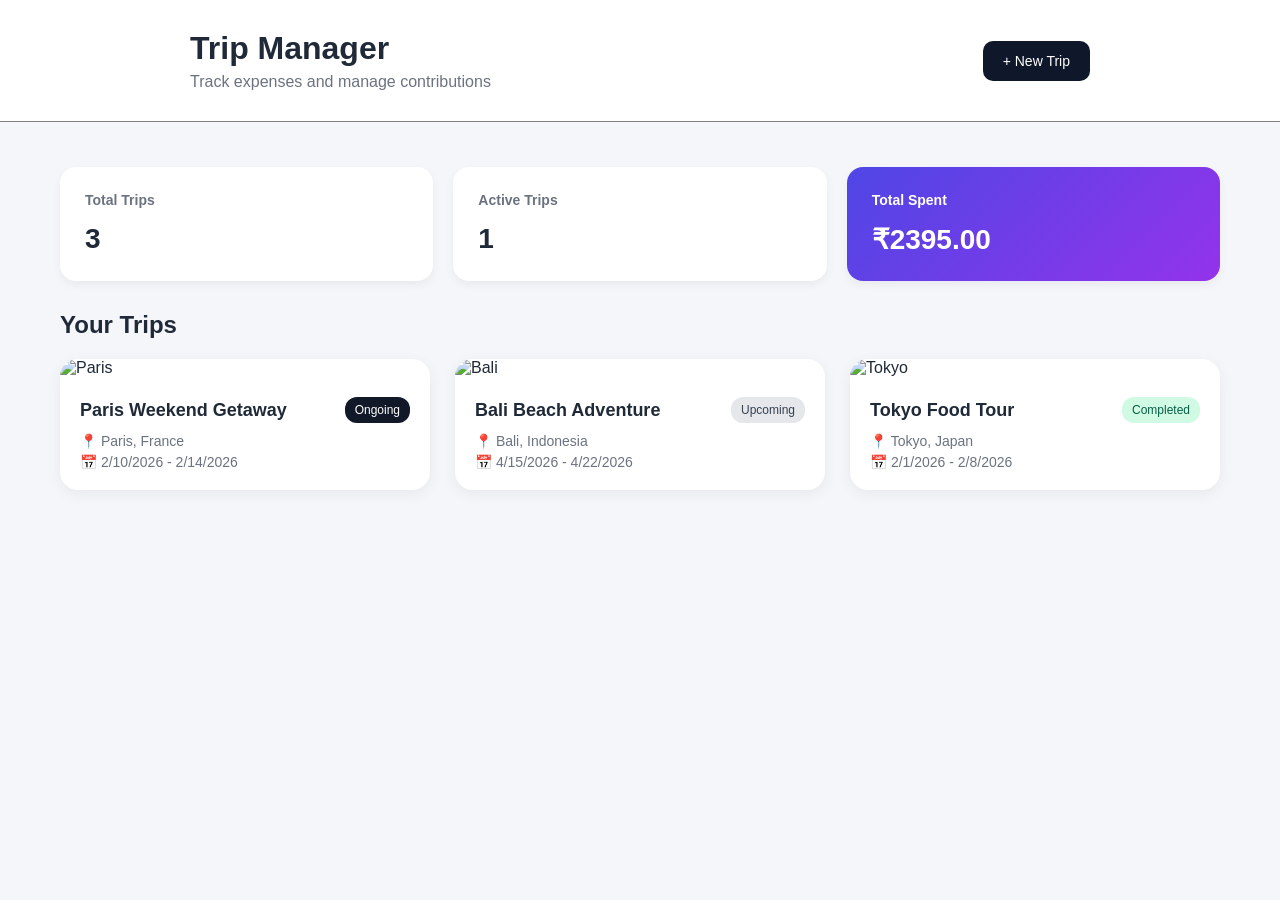
==== index.html @ 635dc7e1 "Add files via upload" ====
<!DOCTYPE html>
<html lang="en">
<head>
  <meta charset="UTF-8" />
  <meta name="viewport" content="width=device-width, initial-scale=1.0" />
  <title>Trip Manager</title>
  <link rel="stylesheet" href="style.css" />
  <script src="script.js" defer></script>
</head>
<body>
    <header class="header">
      <div>
        <h1>Trip Manager</h1>
        <p>Track expenses and manage contributions</p>
      </div>
      <button class="btn-primary" id="newtrip">+ New Trip</button>
    </header>

  <div class="container">

    <!-- Header -->
    

    <!-- Stats Section -->
    <section class="stats">
      <div class="card">
        <h3>Total Trips</h3>
        <p class="number">3</p>
      </div>

      <div class="card">
        <h3>Active Trips</h3>
        <p class="number">1</p>
      </div>

      <div class="card gradient">
        <h3 class="total-spent">Total Spent</h3>
        <p class="number">&#8377;2395.00</p>
      </div>
    </section>

    <!-- Trips Section -->
    <section class="trips">
      <h2>Your Trips</h2>

      <div class="trip-grid">

        <!-- Trip 1 -->
        <div class="trip-card">
          <img src="https://images.unsplash.com/photo-1502602898657-3e91760cbb34" alt="Paris">
          <div class="trip-content">
            <div class="trip-header">
              <h3>Paris Weekend Getaway</h3>
              <span class="badge ongoing">Ongoing</span>
            </div>
            <p>📍 Paris, France</p>
            <p>📅 2/10/2026 - 2/14/2026</p>
          </div>
        </div>

        <!-- Trip 2 -->
        <div class="trip-card">
          <img src="https://images.unsplash.com/photo-1507525428034-b723cf961d3e" alt="Bali">
          <div class="trip-content">
            <div class="trip-header">
              <h3>Bali Beach Adventure</h3>
              <span class="badge upcoming">Upcoming</span>
            </div>
            <p>📍 Bali, Indonesia</p>
            <p>📅 4/15/2026 - 4/22/2026</p>
          </div>
        </div>

        <!-- Trip 3 -->
        <div class="trip-card">
          <img src="https://images.unsplash.com/photo-1549692520-acc6669e2f0c" alt="Tokyo">
          <div class="trip-content">
            <div class="trip-header">
              <h3>Tokyo Food Tour</h3>
              <span class="badge completed">Completed</span>
            </div>
            <p>📍 Tokyo, Japan</p>
            <p>📅 2/1/2026 - 2/8/2026</p>
          </div>
        </div>

      </div>
    </section>

  </div>
  <div class="modal" hidden>
    <span class="close-btn">&times;</span>
    <h2>Create New Trip</h2>

    <form>
        <div class="form-group">
            <label>Trip Name</label>
            <input type="text" placeholder="e.g., Paris Weekend" required />
        </div>

        <div class="form-group">
            <label>Destination</label>
            <input type="text" placeholder="e.g., Paris, France" required />
        </div>

        <div class="date-row">
            <div class="form-group">
                <label>Start Date</label>
                <input type="date" required />
            </div>

            <div class="form-group">
                <label>End Date</label>
                <input type="date" required />
            </div>
        </div>

        <div class="form-group">
            <label>Budget (Optional)</label>
            <input type="number" placeholder="e.g., 2000" />
        </div>

        <!-- Image Upload Option -->
        <div class="form-group">
            <label>Choose Trip Image</label>
            <input type="file" accept="image/*" />
        </div>

        <button type="submit" class="submit-btn">Create Trip</button>
    </form>
</div>

</body>
</html>
---- style.css ----
* {
  margin: 0;
  padding: 0;
  box-sizing: border-box;
  font-family: Arial, Helvetica, sans-serif;
}

body {
  background: #f5f6fa;
  color: #1f2937;
}

.container {
  max-width: 1200px;
  margin: auto;
  padding: 40px 20px;
}

/* Header */
.header {
  display: flex;
  justify-content: space-between;
  align-items: center;
  background-color: white;
  margin-bottom: 5px;
  padding: 30px 190px;
  border-bottom: 1px solid gray;
}

.header h1 {
  font-size: 32px;
  font-weight: bold;
}

.header p {
  color: #6b7280;
  margin-top: 6px;
}

.btn-primary {
  background: #0f172a;
  color: white;
  padding: 12px 20px;
  border: none;
  border-radius: 10px;
  font-size: 14px;
  cursor: pointer;
}

.btn-primary:hover {
  opacity: 0.9;
}

/* Stats */
.stats {
  display: grid;
  grid-template-columns: repeat(auto-fit, minmax(250px, 1fr));
  gap: 20px;
  margin-bottom: 30px;
}

.card {
  background: white;
  padding: 25px;
  border-radius: 16px;
  box-shadow: 0 4px 10px rgba(0,0,0,0.05);
}

.card h3 {
  color: #6b7280;
  font-size: 14px;
  margin-bottom: 15px;
}

.number {
  font-size: 28px;
  font-weight: bold;
}

.gradient {
  background: linear-gradient(135deg, #4f46e5, #9333ea);
  color: white;
}

.gradient .total-spent{
    color: white;
}

/* Trips */
.trips h2 {
  margin-bottom: 20px;
}

.trip-grid {
  display: grid;
  grid-template-columns: repeat(auto-fit, minmax(300px, 1fr));
  gap: 25px;
}

.trip-card {
  background: white;
  border-radius: 18px;
  overflow: hidden;
  box-shadow: 0 4px 15px rgba(0,0,0,0.06);
  transition: transform 0.2s ease;
}

.trip-card:hover {
  transform: translateY(-5px);
}

.trip-card img {
  width: 100%;
  height: 200px;
  object-fit: cover;
}

.trip-content {
  padding: 20px;
}

.trip-header {
  display: flex;
  justify-content: space-between;
  align-items: center;
  margin-bottom: 10px;
}

.trip-header h3 {
  font-size: 18px;
}

.trip-content p {
  color: #6b7280;
  font-size: 14px;
  margin-top: 5px;
}

/* Badges */
.badge {
  padding: 6px 10px;
  border-radius: 12px;
  font-size: 12px;
  font-weight: 500;
}

.ongoing {
  background: #111827;
  color: white;
}

.upcoming {
  background: #e5e7eb;
  color: #374151;
}

.completed {
  background: #d1fae5;
  color: #065f46;
}

    .modal {
        width: 420px;
        background: #ffffff;
        border-radius: 10px;
        box-shadow: 0 10px 30px rgba(0,0,0,0.15);
        padding: 25px;
        position: relative;
    }

    .modal h2 {
        margin: 0 0 20px;
        font-size: 22px;
    }

    .close-btn {
        position: absolute;
        right: 15px;
        top: 15px;
        font-size: 18px;
        cursor: pointer;
        color: #666;
    }

    .form-group {
        margin-bottom: 18px;
    }

    label {
        display: block;
        font-weight: 600;
        margin-bottom: 6px;
        font-size: 14px;
    }

    input[type="text"],
    input[type="number"],
    input[type="date"],
    input[type="file"] {
        width: 100%;
        padding: 10px;
        border-radius: 8px;
        border: 1px solid #ddd;
        background-color: #f7f7f7;
        font-size: 14px;
        outline: none;
        box-sizing: border-box;
        transition: 0.2s ease;
    }

    input:focus {
        border-color: #000;
        background-color: #fff;
    }

    .date-row {
        display: flex;
        gap: 12px;
    }

    .date-row .form-group {
        flex: 1;
    }

    .submit-btn {
        width: 100%;
        padding: 12px;
        border-radius: 10px;
        border: none;
        background-color: #000022;
        color: white;
        font-size: 15px;
        font-weight: 600;
        cursor: pointer;
        transition: 0.2s ease;
    }

    .submit-btn:hover {
        background-color: #000040;
    }
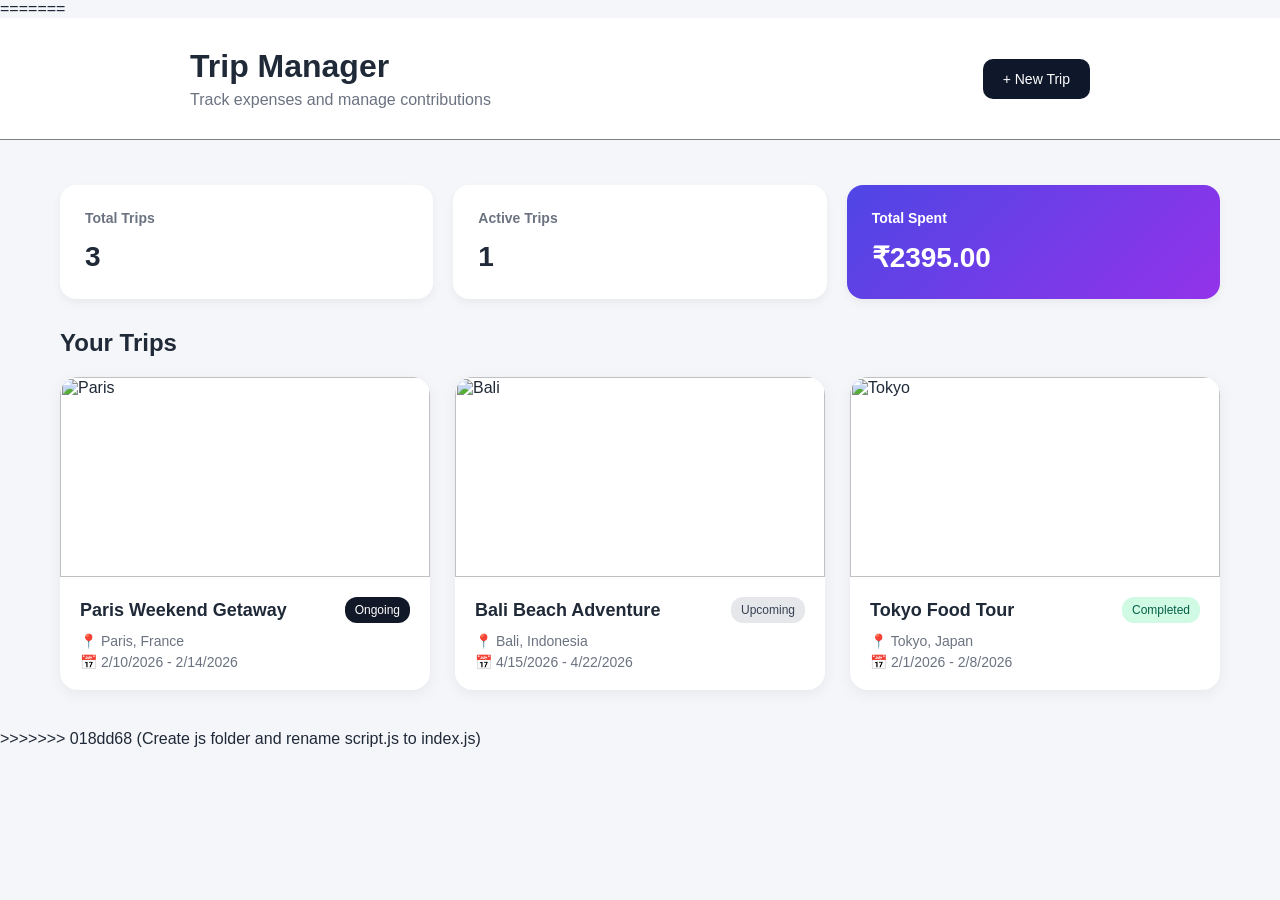
==== commit f1f7032c: "Create js folder and rename script.js to index.js - Add js/ folder for all JS files - Rename script." ====
--- a/index.html
+++ b/index.html
@@ -1,134 +1,141 @@
-<!DOCTYPE html>
-<html lang="en">
-<head>
-  <meta charset="UTF-8" />
-  <meta name="viewport" content="width=device-width, initial-scale=1.0" />
-  <title>Trip Manager</title>
-  <link rel="stylesheet" href="style.css" />
-  <script src="script.js" defer></script>
-</head>
-<body>
-    <header class="header">
-      <div>
-        <h1>Trip Manager</h1>
-        <p>Track expenses and manage contributions</p>
-      </div>
-      <button class="btn-primary" id="newtrip">+ New Trip</button>
-    </header>
-
-  <div class="container">
-
-    <!-- Header -->
-    
-
-    <!-- Stats Section -->
-    <section class="stats">
-      <div class="card">
-        <h3>Total Trips</h3>
-        <p class="number">3</p>
-      </div>
-
-      <div class="card">
-        <h3>Active Trips</h3>
-        <p class="number">1</p>
-      </div>
-
-      <div class="card gradient">
-        <h3 class="total-spent">Total Spent</h3>
-        <p class="number">&#8377;2395.00</p>
-      </div>
-    </section>
-
-    <!-- Trips Section -->
-    <section class="trips">
-      <h2>Your Trips</h2>
-
-      <div class="trip-grid">
-
-        <!-- Trip 1 -->
-        <div class="trip-card">
-          <img src="https://images.unsplash.com/photo-1502602898657-3e91760cbb34" alt="Paris">
-          <div class="trip-content">
-            <div class="trip-header">
-              <h3>Paris Weekend Getaway</h3>
-              <span class="badge ongoing">Ongoing</span>
-            </div>
-            <p>📍 Paris, France</p>
-            <p>📅 2/10/2026 - 2/14/2026</p>
-          </div>
-        </div>
-
-        <!-- Trip 2 -->
-        <div class="trip-card">
-          <img src="https://images.unsplash.com/photo-1507525428034-b723cf961d3e" alt="Bali">
-          <div class="trip-content">
-            <div class="trip-header">
-              <h3>Bali Beach Adventure</h3>
-              <span class="badge upcoming">Upcoming</span>
-            </div>
-            <p>📍 Bali, Indonesia</p>
-            <p>📅 4/15/2026 - 4/22/2026</p>
-          </div>
-        </div>
-
-        <!-- Trip 3 -->
-        <div class="trip-card">
-          <img src="https://images.unsplash.com/photo-1549692520-acc6669e2f0c" alt="Tokyo">
-          <div class="trip-content">
-            <div class="trip-header">
-              <h3>Tokyo Food Tour</h3>
-              <span class="badge completed">Completed</span>
-            </div>
-            <p>📍 Tokyo, Japan</p>
-            <p>📅 2/1/2026 - 2/8/2026</p>
-          </div>
-        </div>
-
-      </div>
-    </section>
-
-  </div>
-  <div class="modal" hidden>
-    <span class="close-btn">&times;</span>
-    <h2>Create New Trip</h2>
-
-    <form>
-        <div class="form-group">
-            <label>Trip Name</label>
-            <input type="text" placeholder="e.g., Paris Weekend" required />
-        </div>
-
-        <div class="form-group">
-            <label>Destination</label>
-            <input type="text" placeholder="e.g., Paris, France" required />
-        </div>
-
-        <div class="date-row">
-            <div class="form-group">
-                <label>Start Date</label>
-                <input type="date" required />
-            </div>
-
-            <div class="form-group">
-                <label>End Date</label>
-                <input type="date" required />
-            </div>
-        </div>
-
-        <div class="form-group">
-            <label>Budget (Optional)</label>
-            <input type="number" placeholder="e.g., 2000" />
-        </div>
-
-        <!-- Image Upload Option -->
-        <div class="form-group">
-            <label>Choose Trip Image</label>
-            <input type="file" accept="image/*" />
-        </div>
-
-        <button type="submit" class="submit-btn">Create Trip</button>
-    </form>
-</div>
-
-</body>
-</html>
+=======
+<!DOCTYPE html>
+<html lang="en">
+<head>
+  <meta charset="UTF-8" />
+  <meta name="viewport" content="width=device-width, initial-scale=1.0" />
+  <title>Trip Manager</title>
+  <link rel="stylesheet" href="style.css" />
+  <script type="module" src="js/index.js"></script>
+</head>
+<body>
+    <!-- Header -->
+    <header class="header">
+      <div>
+        <h1>Trip Manager</h1>
+        <p>Track expenses and manage contributions</p>
+      </div>
+      <button class="btn-primary" id="newtrip">+ New Trip</button>
+    </header>
+
+  <div class="container">
+
+
+    <!-- Stats Section -->
+    <section class="stats">
+      <div class="card">
+        <h3>Total Trips</h3>
+        <span class="total-trips"></span>
+        <p class="number" id="totalTrips">3</p>
+      </div>
+
+      <div class="card">
+        <h3>Active Trips</h3>
+        <span class="active-trips"></span>
+        <p class="number" id="activeTrips">1</p>
+      </div>
+
+      <div class="card gradient">
+        <h3 class="total-spent">Total Spent</h3>
+        <p class="number">&#8377;2395.00</p>
+      </div>
+    </section>
+
+    <!-- Trips Section -->
+    <section class="trips">
+      <h2>Your Trips</h2>
+
+      <div class="trip-grid">
+         <!-- Trip 1 -->
+        <div class="trip-card">
+          <img src="https://images.unsplash.com/photo-1502602898657-3e91760cbb34" alt="Paris">
+          <div class="trip-content">
+            <div class="trip-header">
+              <h3>Paris Weekend Getaway</h3>
+              <span class="badge ongoing">Ongoing</span>
+            </div>
+            <p>📍 Paris, France</p>
+            <p>📅 2/10/2026 - 2/14/2026</p>
+          </div>
+        </div>
+
+        <!-- Trip 2 -->
+        <div class="trip-card">
+          <img src="https://images.unsplash.com/photo-1507525428034-b723cf961d3e" alt="Bali">
+          <div class="trip-content">
+            <div class="trip-header">
+              <h3>Bali Beach Adventure</h3>
+              <span class="badge upcoming">Upcoming</span>
+            </div>
+            <p>📍 Bali, Indonesia</p>
+            <p>📅 4/15/2026 - 4/22/2026</p>
+          </div>
+        </div>
+
+        <!-- Trip 3 -->
+        <div class="trip-card">
+          <img src="https://images.unsplash.com/photo-1549692520-acc6669e2f0c" alt="Tokyo">
+          <div class="trip-content">
+            <div class="trip-header">
+              <h3>Tokyo Food Tour</h3>
+              <span class="badge completed">Completed</span>
+            </div>
+            <p>📍 Tokyo, Japan</p>
+            <p>📅 2/1/2026 - 2/8/2026</p>
+          </div>
+        </div>
+
+      </div>
+    </section>
+  </div>
+  
+
+<div class="overlay" hidden></div>
+
+<div class="modal-container">
+  <div class="modal" hidden>
+    <span class="close-btn">&times;</span>
+    <h2>Create New Trip</h2>
+
+    <form id="newTripForm">
+        <div class="form-group">
+            <label>Trip Name</label>
+            <input type="text" placeholder="e.g., Paris Weekend" name="tripName" required />
+        </div>
+
+        <div class="form-group">
+            <label>Destination</label>
+            <input type="text" placeholder="e.g., Paris, France" name="destination" required />
+        </div>
+
+        <div class="date-row">
+            <div class="form-group">
+                <label>Start Date</label>
+                <input type="date" required name="startDate" />
+            </div>
+
+            <div class="form-group">
+                <label>End Date</label>
+                <input type="date" required name="endDate" />
+            </div>
+        </div>
+
+        <div class="form-group">
+            <label>Budget (Optional)</label>
+            <input type="number" placeholder="e.g., 2000" />
+        </div>
+
+        <!-- Image Upload Option -->
+        <div class="form-group">
+            <label>Choose Trip Image</label>
+            <input type="file" accept="image/*" name="img" />
+        </div>
+
+        <button type="submit" class="submit-btn">Create Trip</button>
+    </form>
+  </div>
+</div>
+
+</body>
+</html>
+>>>>>>> 018dd68 (Create js folder and rename script.js to index.js)
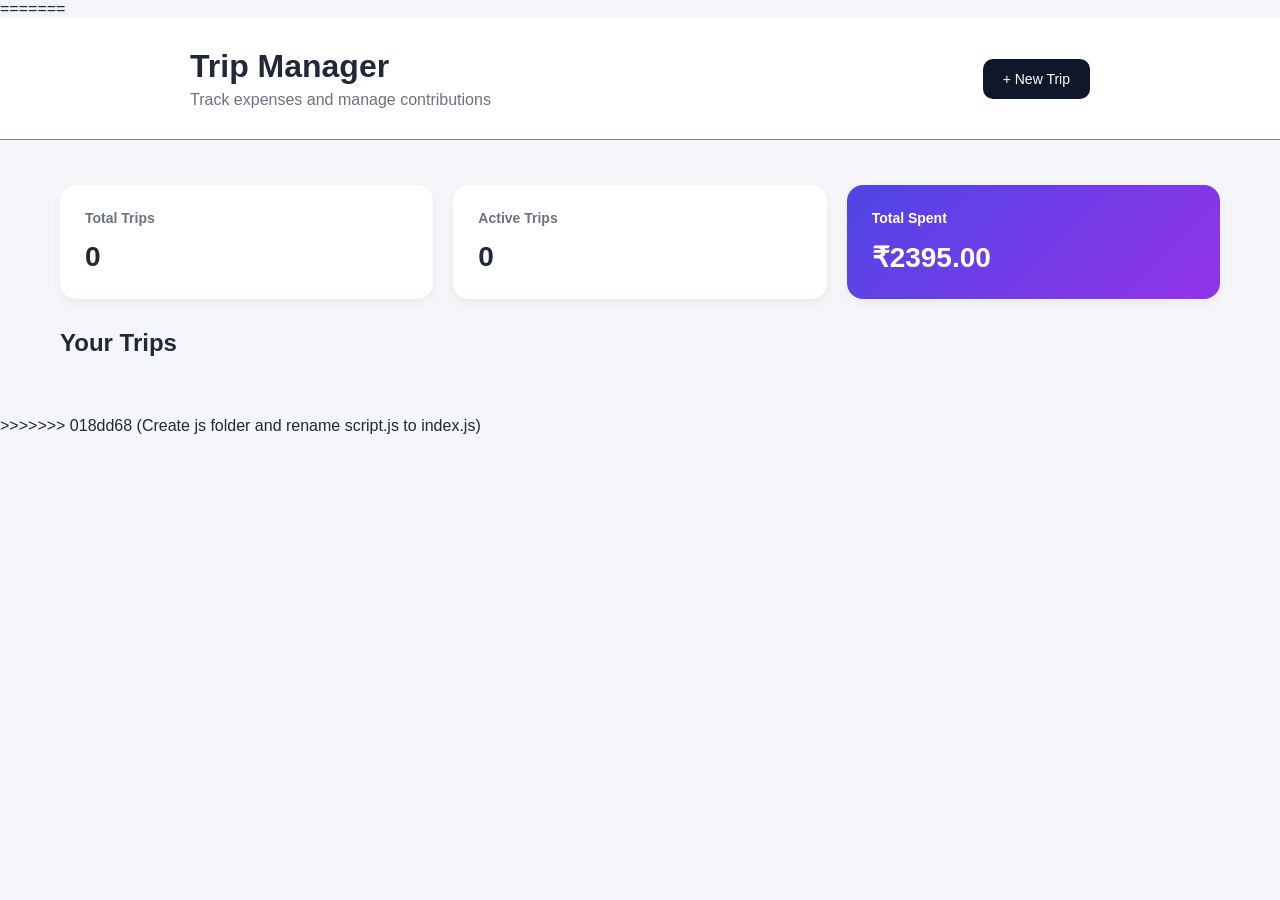
==== commit e73d6b72: "Remove static trip cards from index.html - Delete placeholder trip cards added for initial dashboard" ====
--- a/index.html
+++ b/index.html
@@ -46,45 +46,7 @@
       <h2>Your Trips</h2>
 
       <div class="trip-grid">
-         <!-- Trip 1 -->
-        <div class="trip-card">
-          <img src="https://images.unsplash.com/photo-1502602898657-3e91760cbb34" alt="Paris">
-          <div class="trip-content">
-            <div class="trip-header">
-              <h3>Paris Weekend Getaway</h3>
-              <span class="badge ongoing">Ongoing</span>
-            </div>
-            <p>📍 Paris, France</p>
-            <p>📅 2/10/2026 - 2/14/2026</p>
-          </div>
-        </div>
-
-        <!-- Trip 2 -->
-        <div class="trip-card">
-          <img src="https://images.unsplash.com/photo-1507525428034-b723cf961d3e" alt="Bali">
-          <div class="trip-content">
-            <div class="trip-header">
-              <h3>Bali Beach Adventure</h3>
-              <span class="badge upcoming">Upcoming</span>
-            </div>
-            <p>📍 Bali, Indonesia</p>
-            <p>📅 4/15/2026 - 4/22/2026</p>
-          </div>
-        </div>
-
-        <!-- Trip 3 -->
-        <div class="trip-card">
-          <img src="https://images.unsplash.com/photo-1549692520-acc6669e2f0c" alt="Tokyo">
-          <div class="trip-content">
-            <div class="trip-header">
-              <h3>Tokyo Food Tour</h3>
-              <span class="badge completed">Completed</span>
-            </div>
-            <p>📍 Tokyo, Japan</p>
-            <p>📅 2/1/2026 - 2/8/2026</p>
-          </div>
-        </div>
-
+        
       </div>
     </section>
   </div>
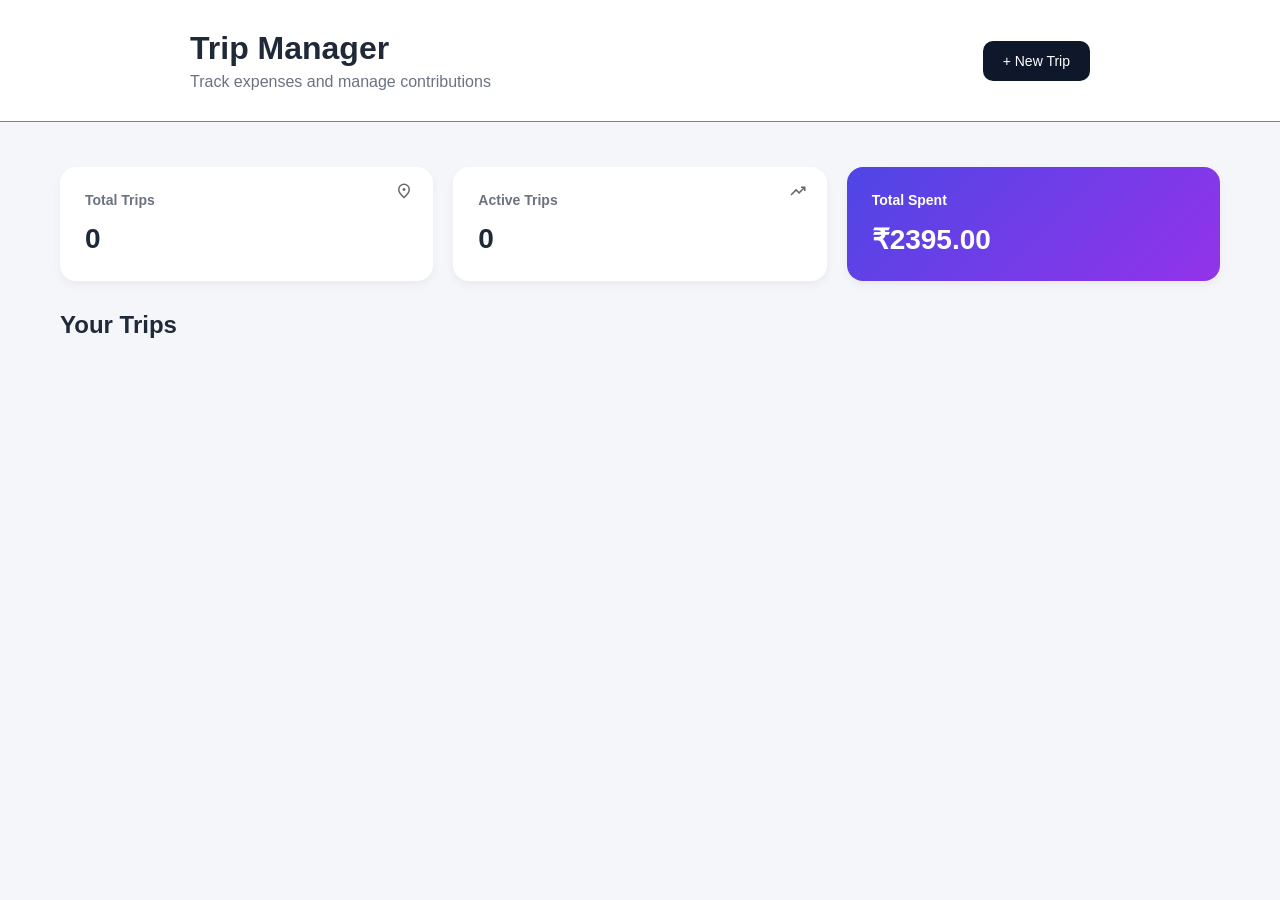
==== commit 051791c6: "Remove leftover conflict markers from index.html" ====
--- a/index.html
+++ b/index.html
@@ -1,4 +1,3 @@
-=======
 <!DOCTYPE html>
 <html lang="en">
 <head>
@@ -100,4 +99,3 @@
 
 </body>
 </html>
->>>>>>> 018dd68 (Create js folder and rename script.js to index.js)
--- a/style.css
+++ b/style.css
@@ -1,240 +1,354 @@
-* {
-  margin: 0;
-  padding: 0;
-  box-sizing: border-box;
-  font-family: Arial, Helvetica, sans-serif;
-}
-
-body {
-  background: #f5f6fa;
-  color: #1f2937;
-}
-
-.container {
-  max-width: 1200px;
-  margin: auto;
-  padding: 40px 20px;
-}
-
-/* Header */
-.header {
-  display: flex;
-  justify-content: space-between;
-  align-items: center;
-  background-color: white;
-  margin-bottom: 5px;
-  padding: 30px 190px;
-  border-bottom: 1px solid gray;
-}
-
-.header h1 {
-  font-size: 32px;
-  font-weight: bold;
-}
-
-.header p {
-  color: #6b7280;
-  margin-top: 6px;
-}
-
-.btn-primary {
-  background: #0f172a;
-  color: white;
-  padding: 12px 20px;
-  border: none;
-  border-radius: 10px;
-  font-size: 14px;
-  cursor: pointer;
-}
-
-.btn-primary:hover {
-  opacity: 0.9;
-}
-
-/* Stats */
-.stats {
-  display: grid;
-  grid-template-columns: repeat(auto-fit, minmax(250px, 1fr));
-  gap: 20px;
-  margin-bottom: 30px;
-}
-
-.card {
-  background: white;
-  padding: 25px;
-  border-radius: 16px;
-  box-shadow: 0 4px 10px rgba(0,0,0,0.05);
-}
-
-.card h3 {
-  color: #6b7280;
-  font-size: 14px;
-  margin-bottom: 15px;
-}
-
-.number {
-  font-size: 28px;
-  font-weight: bold;
-}
-
-.gradient {
-  background: linear-gradient(135deg, #4f46e5, #9333ea);
-  color: white;
-}
-
-.gradient .total-spent{
-    color: white;
-}
-
-/* Trips */
-.trips h2 {
-  margin-bottom: 20px;
-}
-
-.trip-grid {
-  display: grid;
-  grid-template-columns: repeat(auto-fit, minmax(300px, 1fr));
-  gap: 25px;
-}
-
-.trip-card {
-  background: white;
-  border-radius: 18px;
-  overflow: hidden;
-  box-shadow: 0 4px 15px rgba(0,0,0,0.06);
-  transition: transform 0.2s ease;
-}
-
-.trip-card:hover {
-  transform: translateY(-5px);
-}
-
-.trip-card img {
-  width: 100%;
-  height: 200px;
-  object-fit: cover;
-}
-
-.trip-content {
-  padding: 20px;
-}
-
-.trip-header {
-  display: flex;
-  justify-content: space-between;
-  align-items: center;
-  margin-bottom: 10px;
-}
-
-.trip-header h3 {
-  font-size: 18px;
-}
-
-.trip-content p {
-  color: #6b7280;
-  font-size: 14px;
-  margin-top: 5px;
-}
-
-/* Badges */
-.badge {
-  padding: 6px 10px;
-  border-radius: 12px;
-  font-size: 12px;
-  font-weight: 500;
-}
-
-.ongoing {
-  background: #111827;
-  color: white;
-}
-
-.upcoming {
-  background: #e5e7eb;
-  color: #374151;
-}
-
-.completed {
-  background: #d1fae5;
-  color: #065f46;
-}
-
-    .modal {
-        width: 420px;
-        background: #ffffff;
-        border-radius: 10px;
-        box-shadow: 0 10px 30px rgba(0,0,0,0.15);
-        padding: 25px;
-        position: relative;
-    }
-
-    .modal h2 {
-        margin: 0 0 20px;
-        font-size: 22px;
-    }
-
-    .close-btn {
-        position: absolute;
-        right: 15px;
-        top: 15px;
-        font-size: 18px;
-        cursor: pointer;
-        color: #666;
-    }
-
-    .form-group {
-        margin-bottom: 18px;
-    }
-
-    label {
-        display: block;
-        font-weight: 600;
-        margin-bottom: 6px;
-        font-size: 14px;
-    }
-
-    input[type="text"],
-    input[type="number"],
-    input[type="date"],
-    input[type="file"] {
-        width: 100%;
-        padding: 10px;
-        border-radius: 8px;
-        border: 1px solid #ddd;
-        background-color: #f7f7f7;
-        font-size: 14px;
-        outline: none;
-        box-sizing: border-box;
-        transition: 0.2s ease;
-    }
-
-    input:focus {
-        border-color: #000;
-        background-color: #fff;
-    }
-
-    .date-row {
-        display: flex;
-        gap: 12px;
-    }
-
-    .date-row .form-group {
-        flex: 1;
-    }
-
-    .submit-btn {
-        width: 100%;
-        padding: 12px;
-        border-radius: 10px;
-        border: none;
-        background-color: #000022;
-        color: white;
-        font-size: 15px;
-        font-weight: 600;
-        cursor: pointer;
-        transition: 0.2s ease;
-    }
-
-    .submit-btn:hover {
-        background-color: #000040;
-    }+* {
+  margin: 0;
+  padding: 0;
+  box-sizing: border-box;
+  font-family: Arial, Helvetica, sans-serif;
+}
+
+body {
+  background: #f5f6fa;
+  color: #1f2937;
+}
+
+
+.container {
+  max-width: 1200px;
+  margin: auto;
+  padding: 40px 20px;
+}
+
+/* Header */
+.header {
+  display: flex;
+  justify-content: space-between;
+  align-items: center;
+  background-color: white;
+  margin-bottom: 5px;
+  padding: 30px 190px;
+  border-bottom: 1px solid gray;
+  position: sticky;
+  top: 0;
+  z-index: 1;
+}
+
+.header h1 {
+  font-size: 32px;
+  font-weight: bold;
+}
+
+.header p {
+  color: #6b7280;
+  margin-top: 6px;
+}
+
+.btn-primary {
+  background: #0f172a;
+  color: white;
+  padding: 12px 20px;
+  border: none;
+  border-radius: 10px;
+  font-size: 14px;
+  cursor: pointer;
+}
+
+.btn-primary:hover {
+  opacity: 0.9;
+}
+
+/* Stats */
+.stats {
+  display: grid;
+  grid-template-columns: repeat(auto-fit, minmax(250px, 1fr));
+  gap: 20px;
+  margin-bottom: 30px;
+}
+
+.card {
+  background: white;
+  padding: 25px;
+  border-radius: 16px;
+  box-shadow: 0 4px 10px rgba(0,0,0,0.05);
+  position: relative;
+}
+
+.card h3 {
+  color: #6b7280;
+  font-size: 14px;
+  margin-bottom: 15px;
+}
+
+.card span {
+  width: 18px;
+  height: 18px;
+  display: inline-block;
+  position: absolute;
+  top: 15px;
+  right: 20px;
+}
+
+.card .active-trips {
+  background: url("icons/active-trips.svg") no-repeat center;
+  background-size: contain;
+}
+
+.card .total-trips {
+  background: url("icons/location.svg") no-repeat center;
+  background-size: contain;
+}
+
+.number {
+  font-size: 28px;
+  font-weight: bold;
+}
+
+.gradient {
+  background: linear-gradient(135deg, #4f46e5, #9333ea);
+  color: white;
+}
+
+.gradient .total-spent{
+    color: white;
+}
+
+/* Trips */
+.trips h2 {
+  margin-bottom: 20px;
+}
+
+.trip-grid {
+  display: grid;
+  grid-template-columns: repeat(auto-fit, minmax(300px, 1fr));
+  gap: 25px;
+}
+
+.trip-card {
+  background: white;
+  border-radius: 18px;
+  overflow: hidden;
+  box-shadow: 0 4px 15px rgba(0,0,0,0.06);
+  transition: transform 0.2s ease;
+  position: relative;
+  cursor: pointer;
+}
+
+.trip-card:hover {
+  transform: translateY(-5px);
+}
+
+.trip-card img {
+  width: 100%;
+  height: 200px;
+  object-fit: cover;
+}
+
+.del-btn {
+  position: absolute;
+  z-index: 1;
+  background-image: url('icons/delete-icon.svg');
+  background-repeat: no-repeat;
+  background-position: center;
+  background-color: transparent;
+  padding: 25px;
+  margin: 0;
+  border: 0;
+  cursor: pointer;
+  bottom: 10px;
+  right: 10px;
+  transition: filter .2 ease;
+}
+
+.del-btn:hover {
+  filter: brightness(1.5)
+  drop-shadow(0 0 4px
+  rgba(255, 255, 255, .6));
+}
+  
+
+.trip-content {
+  padding: 20px;
+}
+
+.trip-header {
+  display: flex;
+  justify-content: space-between;
+  align-items: center;
+  margin-bottom: 10px;
+}
+
+.trip-header h3 {
+  font-size: 18px;
+}
+
+.trip-content p {
+  color: #6b7280;
+  font-size: 14px;
+  margin-top: 5px;
+}
+
+/* Badges */
+.badge {
+  padding: 6px 10px;
+  border-radius: 12px;
+  font-size: 12px;
+  font-weight: 500;
+}
+
+.ongoing {
+  background: #111827;
+  color: white;
+}
+
+.upcoming {
+  background: #e5e7eb;
+  color: #374151;
+}
+
+.completed {
+  background: #d1fae5;
+  color: #065f46;
+}
+
+.overlay {
+  position: fixed;
+  top: 0;
+  left: 0;
+  width: 100%;
+  height: 100%;
+  background: rgba(0,0,0,0.5);
+  z-index: 1;
+  animation: fadeIn 0.3s ease;
+}
+
+.modal-container {
+  position: fixed;
+  top: 50%;
+  left: 50%;
+  transform: translate(-50%, -50%);
+  z-index: 2;
+  
+}
+
+.modal {
+    width: 420px;
+    background: #ffffff;
+    border-radius: 10px;
+    box-shadow: 0 10px 30px rgba(0,0,0,0.15);
+    padding: 25px;
+    position: relative;
+    animation: slideIn 0.3s ease;
+}
+
+.close-modal {
+  pointer-events: none;
+  animation: slideOut .3s ease forwards;
+}
+
+.close-overlay {
+  pointer-events: none;
+  animation: fadeOut .3s ease forwards;
+}
+
+@keyframes fadeIn {
+  from { opacity: 0; }
+  to { opacity: 1; }
+}
+
+@keyframes fadeOut {
+  from { opacity: 1; }
+  to { opacity: 0; }
+}
+
+
+@keyframes slideIn {
+  from {
+    transform: translateY(-40px);
+    opacity: 0;
+  }
+  to {
+    transform: translateY(0);
+    opacity: 1;
+    
+  }
+}
+
+@keyframes slideOut {
+  from {
+    transform: translateY(0);
+    opacity: 1;
+  }
+  to {
+    transform: translateY(-40px);
+    opacity: 0;
+  }
+}
+
+.modal h2 {
+    margin: 0 0 20px;
+    font-size: 22px;
+}
+
+.close-btn {
+    position: absolute;
+    right: 15px;
+    top: 15px;
+    font-size: 24px;
+    cursor: pointer;
+    color: #666;
+}
+
+.form-group {
+    margin-bottom: 18px;
+}
+
+label {
+    display: block;
+    font-weight: 600;
+    margin-bottom: 6px;
+    font-size: 14px;
+}
+
+input[type="text"],
+input[type="number"],
+input[type="date"],
+input[type="file"] {
+    width: 100%;
+    padding: 10px;
+    border-radius: 8px;
+    border: 1px solid #ddd;
+    background-color: #f7f7f7;
+    font-size: 14px;
+    outline: none;
+    box-sizing: border-box;
+    transition: 0.2s ease;
+}
+
+input:focus {
+    border-color: #000;
+    background-color: #fff;
+}
+
+.date-row {
+    display: flex;
+    gap: 12px;
+}
+
+.date-row .form-group {
+    flex: 1;
+}
+
+.submit-btn {
+    width: 100%;
+    padding: 12px;
+    border-radius: 10px;
+    border: none;
+    background-color: #000022;
+    color: white;
+    font-size: 15px;
+    font-weight: 600;
+    cursor: pointer;
+    transition: 0.2s ease;
+}
+
+.submit-btn:hover {
+    background-color: #000040;
+}
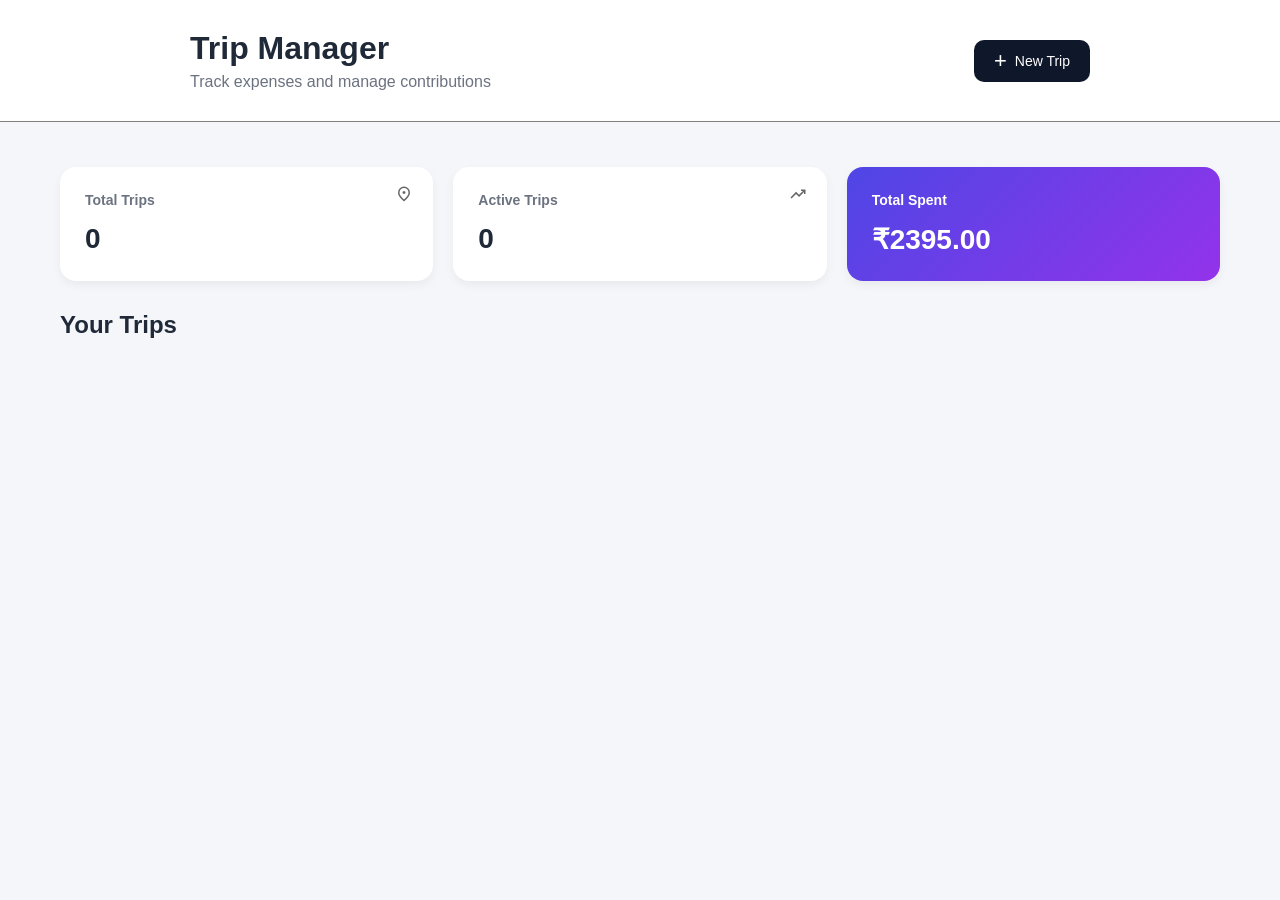
==== commit f2d3d1da: "Enhance trip dashboard UI - Add icons to improve visual clarity - Fix layout and minor bugs on the d" ====
--- a/index.html
+++ b/index.html
@@ -3,7 +3,7 @@
 <head>
   <meta charset="UTF-8" />
   <meta name="viewport" content="width=device-width, initial-scale=1.0" />
-  <title>Trip Manager</title>
+  <title>Trip Dashboard - Trip Manager</title>
   <link rel="stylesheet" href="style.css" />
   <script type="module" src="js/index.js"></script>
 </head>
@@ -14,7 +14,11 @@
         <h1>Trip Manager</h1>
         <p>Track expenses and manage contributions</p>
       </div>
-      <button class="btn-primary" id="newtrip">+ New Trip</button>
+      <button class="btn-primary" id="newtrip">
+        <span class="plus">+</span>
+        New Trip
+      </button>
+      
     </header>
 
   <div class="container">
--- a/style.css
+++ b/style.css
@@ -44,15 +44,22 @@
 .btn-primary {
   background: #0f172a;
   color: white;
-  padding: 12px 20px;
+  padding: 8px 20px;
   border: none;
   border-radius: 10px;
   font-size: 14px;
   cursor: pointer;
+  display: flex;
+  align-items: center;
+  gap: 8px
 }
 
 .btn-primary:hover {
   opacity: 0.9;
+}
+
+.plus {
+  font-size: 22px;
 }
 
 /* Stats */
@@ -82,7 +89,7 @@
   height: 18px;
   display: inline-block;
   position: absolute;
-  top: 15px;
+  top: 18px;
   right: 20px;
 }
 
@@ -139,6 +146,38 @@
   width: 100%;
   height: 200px;
   object-fit: cover;
+}
+
+.content-list {
+  display: flex;
+  flex-direction: column;
+  gap: 5px;
+}
+
+.content-row {
+  display: flex;
+  align-items: center;
+  gap: 8px;
+}
+
+.icon-alignment {
+  width: 18px;
+  height: 16px;
+  background-repeat: no-repeat;
+  background-position: center;
+  background-size: contain;
+}
+
+.location {
+  background-image: url('icons/location.svg');
+}
+
+.calendar {
+  background-image: url('icons/calendar.svg');
+}
+
+.group {
+  background-image: url('icons/group.svg');
 }
 
 .del-btn {
